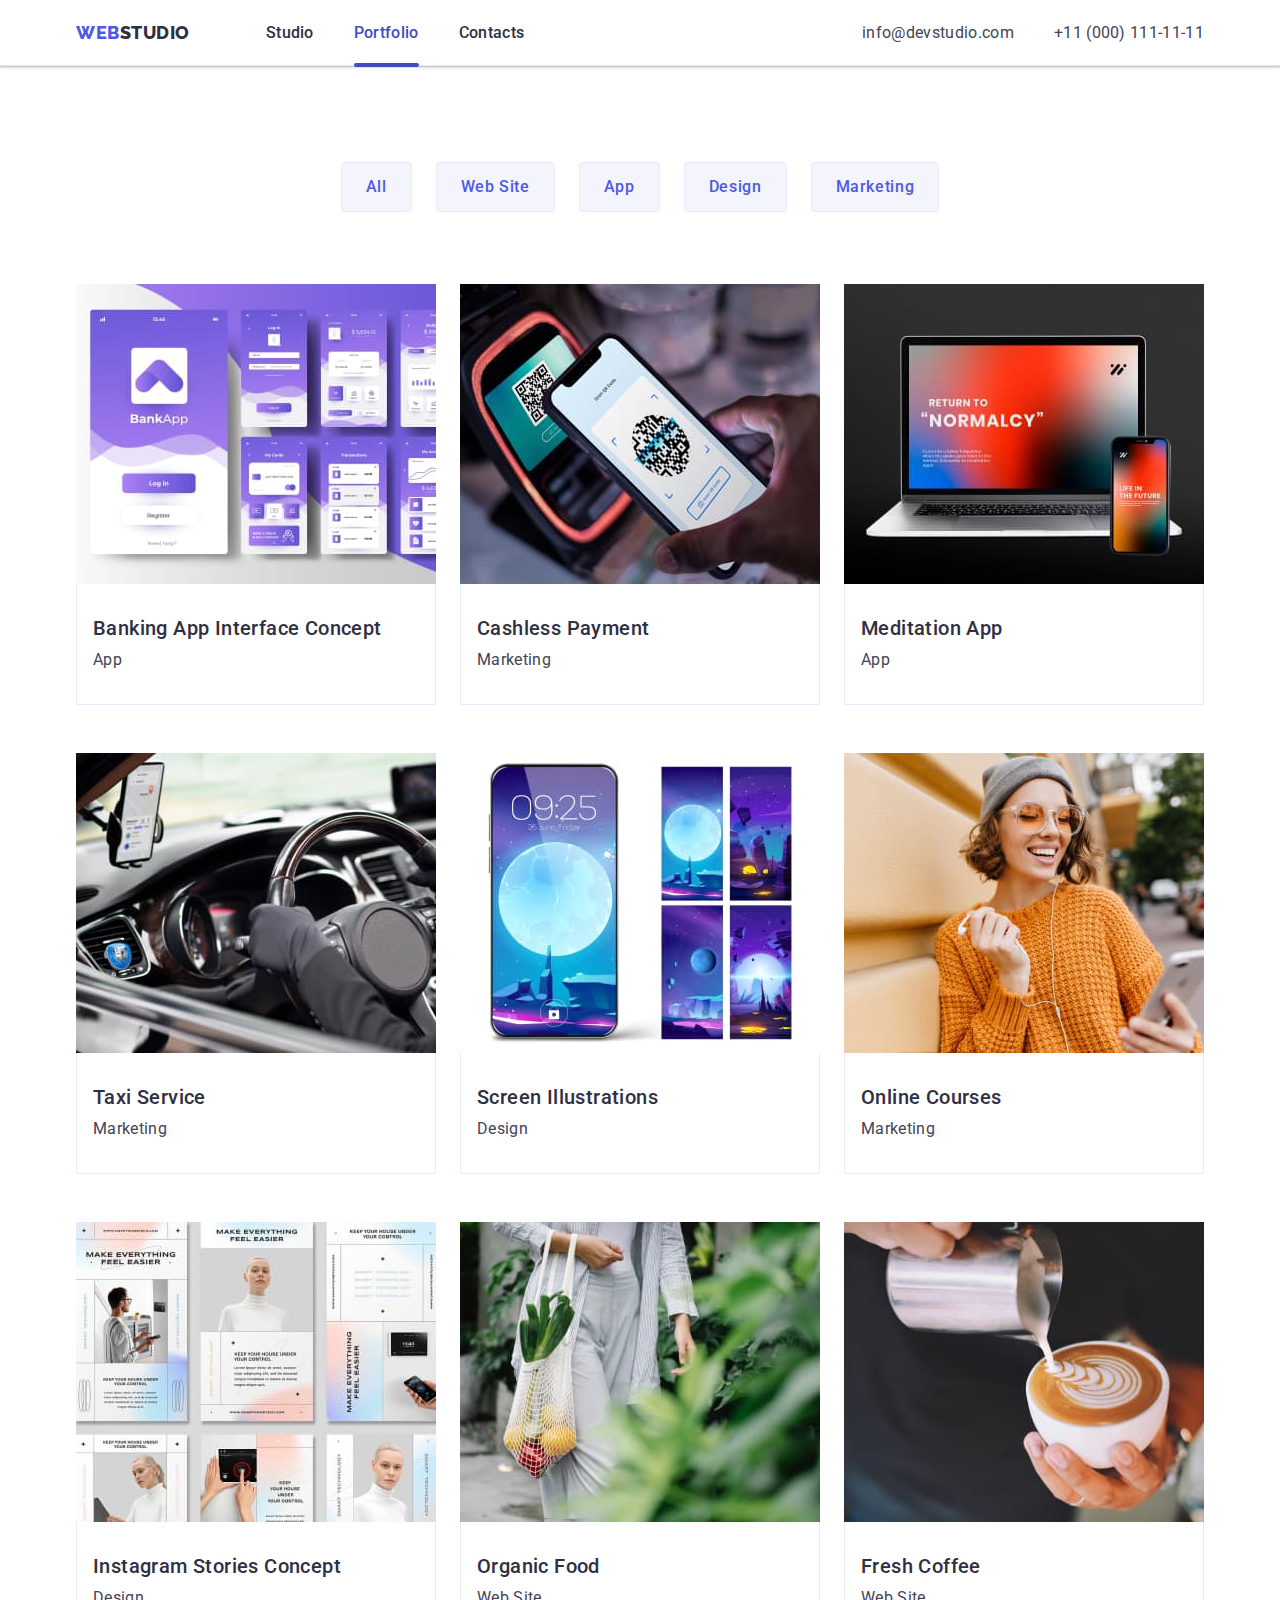
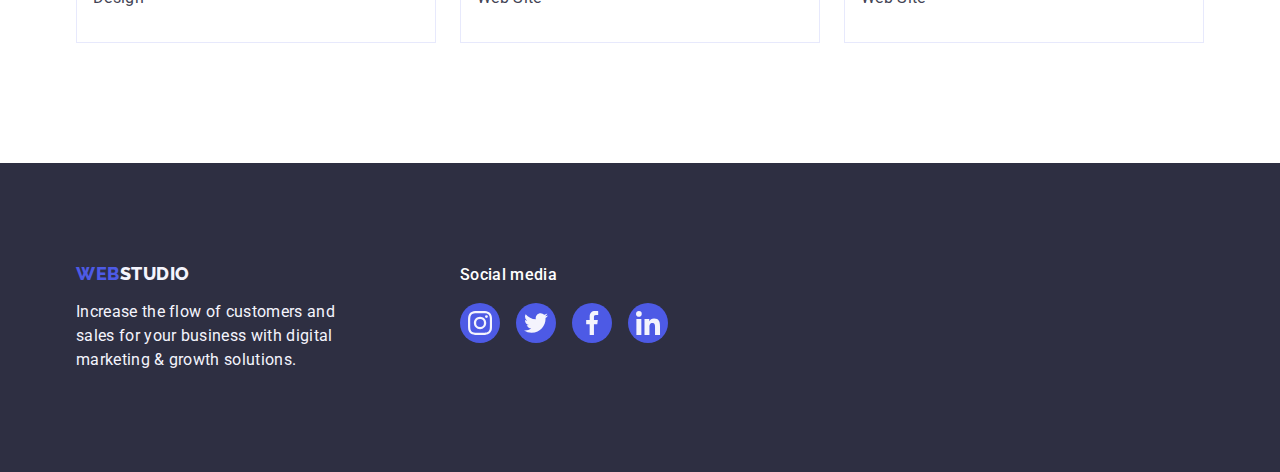
==== portfolio.html @ b4987da3 "Initial commit" ====
<!DOCTYPE html>
<html lang="en">
  <head>
    <meta charset="UTF-8" />
    <meta http-equiv="X-UA-Compatible" content="IE=edge" />
    <meta name="viewport" content="width=device-width, initial-scale=1.0" />
    <title>Portfolio</title>
    <link rel="preconnect" href="https://fonts.googleapis.com" />
    <link rel="preconnect" href="https://fonts.gstatic.com" crossorigin />
    <link
      href="https://fonts.googleapis.com/css2?family=Raleway:wght@800&family=Roboto:wght@400;500;700;900&display=swap"
      rel="stylesheet"
    />
    <link
      rel="stylesheet"
      href="https://cdn.jsdelivr.net/npm/modern-normalize@1.1.0/modern-normalize.min.css"
    />
    <link rel="stylesheet" href="./css/styles.css" />
  </head>
  <body>
    <!-- Header section -->
    <header class="header">
      <div class="c-header container">
        <nav class="nav">
          <a class="logo link" href="./index.html">
            Web<span class="studio">Studio</span>
          </a>
          <ul class="list nav-list">
            <li>
              <a class="first-menu link" href="./index.html">Studio</a>
            </li>
            <li>
              <a class="first-menu current link" href="./portfolio.html"
                >Portfolio</a
              >
            </li>
            <li>
              <a class="first-menu link" href="">Contacts</a>
            </li>
          </ul>
        </nav>
        <address class="address">
          <ul class="adress-list list">
            <li>
              <a class="adress-link link" href="mailto:info@devstudio.com"
                >info@devstudio.com</a
              >
            </li>
            <li>
              <a class="adress-link link" href="tel:+110001111111"
                >+11 (000) 111-11-11</a
              >
            </li>
          </ul>
        </address>
      </div>
    </header>
    <main>
      <!-- Filter -->
      <section class="global-portfolio">
        <div class="container">
          <h1 hidden>Portfolio</h1>
          <ul class="glob-port-list list">
            <li>
              <button class="button-port button" type="button">All</button>
            </li>
            <li>
              <button class="button-port button" type="button">Web Site</button>
            </li>
            <li>
              <button class="button-port button" type="button">App</button>
            </li>
            <li>
              <button class="button-port button" type="button">Design</button>
            </li>
            <li>
              <button class="button-port button" type="button">
                Marketing
              </button>
            </li>
          </ul>
          <!-- Portfolio -->
          <ul class="glob-port-list-photo list">
            <li class="glob-port-photo-li">
              <a class="glob-portfolio-link link" href="">
                <div class="portfolio-box">
                  <img
                    src="./images/portfolio/img-01.jpg"
                    alt="img 1"
                    width="360"
                    height="300"
                  />
                  <p class="overlay-label">
                    14 Stylish and User-Friendly App Design Concepts · Task
                    Manager App · Calorie Tracker App · Exotic Fruit Ecommerce
                    App · Cloud Storage App
                  </p>
                </div>
                <div class="app-character">
                  <h2 class="first-h">Banking App Interface Concept</h2>
                  <p class="first-p">App</p>
                </div></a
              >
            </li>
            <li class="glob-port-photo-li">
              <a class="glob-portfolio-link link" href=""
                ><div class="portfolio-box">
                  <img
                    src="./images/portfolio/img-02.jpg"
                    alt="img 2"
                    width="360"
                    height="300"
                  />
                  <p class="overlay-label">
                    14 Stylish and User-Friendly App Design Concepts · Task
                    Manager App · Calorie Tracker App · Exotic Fruit Ecommerce
                    App · Cloud Storage App
                  </p>
                </div>
                <div class="app-character">
                  <h2 class="first-h">Cashless Payment</h2>
                  <p class="first-p">Marketing</p>
                </div></a
              >
            </li>
            <li class="glob-port-photo-li">
              <a class="glob-portfolio-link link" href=""
                ><div class="portfolio-box">
                  <img
                    src="./images/portfolio/img-03.jpg"
                    alt="img 3"
                    width="360"
                    height="300"
                  />
                  <p class="overlay-label">
                    Lo14 Stylish and User-Friendly App Design Concepts · Task
                    Manager App · Calorie Tracker App · Exotic Fruit Ecommerce
                    App · Cloud Storage Apprem ipsum dolor sit amet, consectetur
                    adipisicing elit.
                  </p>
                </div>
                <div class="app-character">
                  <h2 class="first-h">Meditation App</h2>
                  <p class="first-p">App</p>
                </div></a
              >
            </li>
            <li class="glob-port-photo-li">
              <a class="glob-portfolio-link link" href=""
                ><div class="portfolio-box">
                  <img
                    src="./images/portfolio/img-04.jpg"
                    alt="img 4"
                    width="360"
                    height="300"
                  />
                  <p class="overlay-label">
                    14 Stylish and User-Friendly App Design Concepts · Task
                    Manager App · Calorie Tracker App · Exotic Fruit Ecommerce
                    App · Cloud Storage App
                  </p>
                </div>
                <div class="app-character">
                  <h2 class="first-h">Taxi Service</h2>
                  <p class="first-p">Marketing</p>
                </div></a
              >
            </li>
            <li class="glob-port-photo-li">
              <a class="glob-portfolio-link link" href=""
                ><div class="portfolio-box">
                  <img
                    src="./images/portfolio/img-05.jpg"
                    alt="img 5"
                    width="360"
                    height="300"
                  />
                  <p class="overlay-label">
                    14 Stylish and User-Friendly App Design Concepts · Task
                    Manager App · Calorie Tracker App · Exotic Fruit Ecommerce
                    App · Cloud Storage App
                  </p>
                </div>
                <div class="app-character">
                  <h2 class="first-h">Screen Illustrations</h2>
                  <p class="first-p">Design</p>
                </div></a
              >
            </li>
            <li class="glob-port-photo-li">
              <a class="glob-portfolio-link link" href=""
                ><div class="portfolio-box">
                  <img
                    src="./images/portfolio/img-06.jpg"
                    alt="img 6"
                    width="360"
                    height="300"
                  />
                  <p class="overlay-label">
                    14 Stylish and User-Friendly App Design Concepts · Task
                    Manager App · Calorie Tracker App · Exotic Fruit Ecommerce
                    App · Cloud Storage AppLorem ipsum dolor sit amet,
                    consectetur adipisicing elit.
                  </p>
                </div>
                <div class="app-character">
                  <h2 class="first-h">Online Courses</h2>
                  <p class="first-p">Marketing</p>
                </div></a
              >
            </li>
            <li class="glob-port-photo-li">
              <a class="glob-portfolio-link link" href=""
                ><div class="portfolio-box">
                  <img
                    src="./images/portfolio/img-07.jpg"
                    alt="img 7"
                    width="360"
                    height="300"
                  />
                  <p class="overlay-label">
                    Lor14 Stylish and User-Friendly App Design Concepts · Task
                    Manager App · Calorie Tracker App · Exotic Fruit Ecommerce
                    App · Cloud Storage Appem ipsum dolor sit amet, consectetur
                    adipisicing elit.
                  </p>
                </div>
                <div class="app-character">
                  <h2 class="first-h">Instagram Stories Concept</h2>
                  <p class="first-p">Design</p>
                </div></a
              >
            </li>
            <li class="glob-port-photo-li">
              <a class="glob-portfolio-link link" href=""
                ><div class="portfolio-box">
                  <img
                    src="./images/portfolio/img-08.jpg"
                    alt="img 8"
                    width="360"
                    height="300"
                  />
                  <p class="overlay-label">
                    Lo14 Stylish and User-Friendly App Design Concepts · Task
                    Manager App · Calorie Tracker App · Exotic Fruit Ecommerce
                    App · Cloud Storage Apprem ipsum dolor sit amet, consectetur
                    adipisicing elit.
                  </p>
                </div>
                <div class="app-character">
                  <h2 class="first-h">Organic Food</h2>
                  <p class="first-p">Web Site</p>
                </div></a
              >
            </li>
            <li class="glob-port-photo-li">
              <a class="glob-portfolio-link link" href=""
                ><div class="portfolio-box">
                  <img src="./images/portfolio/img-09.jpg" alt="img 9" />
                  <p class="overlay-label">
                    Lo14 Stylish and User-Friendly App Design Concepts · Task
                    Manager App · Calorie Tracker App · Exotic Fruit Ecommerce
                    App · Cloud Storage Apprem ipsum dolor sit amet, consectetur
                    adipisicing elit.
                  </p>
                </div>
                <div class="app-character">
                  <h2 class="first-h">Fresh Coffee</h2>
                  <p class="first-p">Web Site</p>
                </div></a
              >
            </li>
          </ul>
        </div>
      </section>
    </main>
    <footer class="footer">
      <div class="footer-container-global container">
        <div class="footer-container">
          <a class="footer-logo link" href="./index.html">
            Web<span class="studio-two">Studio</span>
          </a>
          <p class="footer-p first-p">
            Increase the flow of customers and sales for your business with
            digital marketing & growth solutions.
          </p>
        </div>
        <div class="socials-container">
          <p class="footer-par">Social media</p>
          <ul class="footer-list list">
            <li class="footer-item">
              <a class="footer-link" href="">
                <svg class="footer-icon" width="24" height="24">
                  <use href="./images/icons.svg#instagram"></use>
                </svg>
              </a>
            </li>
            <li class="footer-item">
              <a class="footer-link" href="">
                <svg class="footer-icon" width="24" height="24">
                  <use href="./images/icons.svg#twitter"></use>
                </svg>
              </a>
            </li>
            <li class="footer-item">
              <a class="footer-link" href="">
                <svg class="footer-icon" width="24" height="24">
                  <use href="./images/icons.svg#facebook"></use>
                </svg>
              </a>
            </li>
            <li class="footer-item">
              <a class="footer-link" href="">
                <svg class="footer-icon" width="24" height="24">
                  <use href="./images/icons.svg#linkedin"></use>
                </svg>
              </a>
            </li>
          </ul>
        </div>
      </div>
    </footer>
  </body>
</html>
---- css/styles.css ----
/*! normalize.css v8.0.1 | MIT License | github.com/necolas/normalize.css */

/* Document
   ========================================================================== */

/**
 * 1. Correct the line height in all browsers.
 * 2. Prevent adjustments of font size after orientation changes in iOS.
 */

 html {
    line-height: 1.15; /* 1 */
    -webkit-text-size-adjust: 100%; /* 2 */
  }
  
  /* Sections
     ========================================================================== */
  
  /**
   * Remove the margin in all browsers.
   */
  
  body {
    margin: 0;
  }
  
  /**
   * Render the `main` element consistently in IE.
   */
  
  main {
    display: block;
  }
  
  /**
   * Correct the font size and margin on `h1` elements within `section` and
   * `article` contexts in Chrome, Firefox, and Safari.
   */
  
  h1 {
    font-size: 2em;
    margin: 0.67em 0;
  }
  
  /* Grouping content
     ========================================================================== */
  
  /**
   * 1. Add the correct box sizing in Firefox.
   * 2. Show the overflow in Edge and IE.
   */
  
  hr {
    box-sizing: content-box; /* 1 */
    height: 0; /* 1 */
    overflow: visible; /* 2 */
  }
  
  /**
   * 1. Correct the inheritance and scaling of font size in all browsers.
   * 2. Correct the odd `em` font sizing in all browsers.
   */
  
  pre {
    font-family: monospace, monospace; /* 1 */
    font-size: 1em; /* 2 */
  }
  
  /* Text-level semantics
     ========================================================================== */
  
  /**
   * Remove the gray background on active links in IE 10.
   */
  
  a {
    background-color: transparent;
  }
  
  /**
   * 1. Remove the bottom border in Chrome 57-
   * 2. Add the correct text decoration in Chrome, Edge, IE, Opera, and Safari.
   */
  
  abbr[title] {
    border-bottom: none; /* 1 */
    text-decoration: underline; /* 2 */
    text-decoration: underline dotted; /* 2 */
  }
  
  /**
   * Add the correct font weight in Chrome, Edge, and Safari.
   */
  
  b,
  strong {
    font-weight: bolder;
  }
  
  /**
   * 1. Correct the inheritance and scaling of font size in all browsers.
   * 2. Correct the odd `em` font sizing in all browsers.
   */
  
  code,
  kbd,
  samp {
    font-family: monospace, monospace; /* 1 */
    font-size: 1em; /* 2 */
  }
  
  /**
   * Add the correct font size in all browsers.
   */
  
  small {
    font-size: 80%;
  }
  
  /**
   * Prevent `sub` and `sup` elements from affecting the line height in
   * all browsers.
   */
  
  sub,
  sup {
    font-size: 75%;
    line-height: 0;
    position: relative;
    vertical-align: baseline;
  }
  
  sub {
    bottom: -0.25em;
  }
  
  sup {
    top: -0.5em;
  }
  
  /* Embedded content
     ========================================================================== */
  
  /**
   * Remove the border on images inside links in IE 10.
   */
  
  img {
    border-style: none;
  }
  
  /* Forms
     ========================================================================== */
  
  /**
   * 1. Change the font styles in all browsers.
   * 2. Remove the margin in Firefox and Safari.
   */
  
  button,
  input,
  optgroup,
  select,
  textarea {
    font-family: inherit; /* 1 */
    font-size: 100%; /* 1 */
    line-height: 1.15; /* 1 */
    margin: 0; /* 2 */
  }
  
  /**
   * Show the overflow in IE.
   * 1. Show the overflow in Edge.
   */
  
  button,
  input { /* 1 */
    overflow: visible;
  }
  
  /**
   * Remove the inheritance of text transform in Edge, Firefox, and IE.
   * 1. Remove the inheritance of text transform in Firefox.
   */
  
  button,
  select { /* 1 */
    text-transform: none;
  }
  
  /**
   * Correct the inability to style clickable types in iOS and Safari.
   */
  
  button,
  [type="button"],
  [type="reset"],
  [type="submit"] {
    -webkit-appearance: button;
  }
  
  /**
   * Remove the inner border and padding in Firefox.
   */
  
  button::-moz-focus-inner,
  [type="button"]::-moz-focus-inner,
  [type="reset"]::-moz-focus-inner,
  [type="submit"]::-moz-focus-inner {
    border-style: none;
    padding: 0;
  }
  
  /**
   * Restore the focus styles unset by the previous rule.
   */
  
  button:-moz-focusring,
  [type="button"]:-moz-focusring,
  [type="reset"]:-moz-focusring,
  [type="submit"]:-moz-focusring {
    outline: 1px dotted ButtonText;
  }
  
  /**
   * Correct the padding in Firefox.
   */
  
  fieldset {
    padding: 0.35em 0.75em 0.625em;
  }
  
  /**
   * 1. Correct the text wrapping in Edge and IE.
   * 2. Correct the color inheritance from `fieldset` elements in IE.
   * 3. Remove the padding so developers are not caught out when they zero out
   *    `fieldset` elements in all browsers.
   */
  
  legend {
    box-sizing: border-box; /* 1 */
    color: inherit; /* 2 */
    display: table; /* 1 */
    max-width: 100%; /* 1 */
    padding: 0; /* 3 */
    white-space: normal; /* 1 */
  }
  
  /**
   * Add the correct vertical alignment in Chrome, Firefox, and Opera.
   */
  
  progress {
    vertical-align: baseline;
  }
  
  /**
   * Remove the default vertical scrollbar in IE 10+.
   */
  
  textarea {
    overflow: auto;
  }
  
  /**
   * 1. Add the correct box sizing in IE 10.
   * 2. Remove the padding in IE 10.
   */
  
  [type="checkbox"],
  [type="radio"] {
    box-sizing: border-box; /* 1 */
    padding: 0; /* 2 */
  }
  
  /**
   * Correct the cursor style of increment and decrement buttons in Chrome.
   */
  
  [type="number"]::-webkit-inner-spin-button,
  [type="number"]::-webkit-outer-spin-button {
    height: auto;
  }
  
  /**
   * 1. Correct the odd appearance in Chrome and Safari.
   * 2. Correct the outline style in Safari.
   */
  
  [type="search"] {
    -webkit-appearance: textfield; /* 1 */
    outline-offset: -2px; /* 2 */
  }
  
  /**
   * Remove the inner padding in Chrome and Safari on macOS.
   */
  
  [type="search"]::-webkit-search-decoration {
    -webkit-appearance: none;
  }
  
  /**
   * 1. Correct the inability to style clickable types in iOS and Safari.
   * 2. Change font properties to `inherit` in Safari.
   */
  
  ::-webkit-file-upload-button {
    -webkit-appearance: button; /* 1 */
    font: inherit; /* 2 */
  }
  
  /* Interactive
     ========================================================================== */
  
  /*
   * Add the correct display in Edge, IE 10+, and Firefox.
   */
  
  details {
    display: block;
  }
  
  /*
   * Add the correct display in all browsers.
   */
  
  summary {
    display: list-item;
  }
  
  /* Misc
     ========================================================================== */
  
  /**
   * Add the correct display in IE 10+.
   */
  
  template {
    display: none;
  }
  
  /**
   * Add the correct display in IE 10.
   */
  
  [hidden] {
    display: none;
  }

:root {
	--primary-brand: #4d5ae5;
	--pressed-state: #404bbf;
	--dark: #2e2f42;
	--success: #31d0aa;
	--text: #434455;
	--subtle-text: #8e8f99;
	--accent: #e7e9fc;
	--light: #f4f4fd;
	--modal-overlay: #2e2f42;
	--hero-background: #2e2f42;
	--white-background: #ffffff;
	--modal-background: #fcfcfc;
}

body {
    font-family: 'Roboto', sans-serif;
    color: var(--text);
    background-color: var(--white-background);
}

h1, h2, h3, h4, h5, h6 {
    margin: 0;
}

p {
    margin: 0;
}

img {
    display: block;
}


.list {
    list-style: none;
    margin: 0;
    padding-left: 0;
}

.link {
    text-decoration: none;
    color: var(--dark);
    text-decoration: none;
    transition: color 250ms cubic-bezier(0.4, 0, 0.2, 1);

}

.link:hover,
.link:focus {
    color: var(--pressed-state);
}

.container {
    width: 1158px;
    margin-left: auto;
    margin-right: auto;
    padding: 0 15px;
}

.first-menu {
    position: relative;
    font-weight: 500;
    line-height: 1.5;
    letter-spacing: 0.02em;
    padding: 24px 0 24px;
}

.first-menu::after {
  content: '';
  position: absolute;
  bottom: 0;
  left: 0;
  bottom: -1px;
  width: 100%;
  height: 4px;
  border-radius: 2px;
}

.overlay-label {
  position: absolute;
  top: 0;
  font-size: 16px;
  line-height: 1.5;
  letter-spacing: 0.02em;
  color: var(--light);
  padding: 40px 32px;
  margin: 0;
  background-color: var(--primary-brand);
  height: 100%;
  width: 100%;
  transform: translateY(100%);
  transition: transform 250ms cubic-bezier(0.4, 0, 0.2, 1);
}

.glob-portfolio-link:hover .overlay-label,
.glob-portfolio-link:focus .overlay-label {
  transform: translateY(0);
}

.glob-portfolio-link {
  display: block;
  transition: box-shadow 250ms cubic-bezier(0.4, 0, 0.2, 1);
}

.glob-portfolio-link:hover,
.glob-portfolio-link:focus {
  box-shadow: 0px 1px 6px rgba(46, 47, 66, 0.08), 0px 1px 1px rgba(46, 47, 66, 0.16), 0px 2px 1px rgba(46, 47, 66, 0.08);
}
.portfolio-box {
  position: relative;
  overflow: hidden;
}

.first-menu.current {
  color: var(--pressed-state);
}

.first-menu.current::after {
  background-color: var(--pressed-state);
}

.logo {
    color: var(--primary-brand);
    font-family: 'Raleway', sans-serif;
    font-size: 18px;
    font-weight: 800;
    font-size: 18;
    line-height: 1.17;
    letter-spacing: 0.03em;
    text-transform: uppercase;
    margin-right: 76px;
}

.studio {
    color: var(--dark);
}

.studio-two {
    color: var(--light);
}

.adress-link {
    line-height: 1.5;
    letter-spacing: 0.02em;
    color: var(--text);
}

.button {
    color: var(--white-background);
    background-color: var(--primary-brand);
    border: none;
    cursor: pointer;
    border-radius: 4px;
    cursor: pointer;
    transition: background-color 250ms cubic-bezier(0.4, 0, 0.2, 1), color 250ms cubic-bezier(0.4, 0, 0.2, 1);
}

.button:hover,
.button:focus {
    color: var(--white-background);
    background-color: var(--pressed-state);
    border: none;
    cursor: pointer;
}

.address {
    font-style: normal;
}

.hero {
    background-color: var(--modal-overlay);
    padding-top: 188px;
    padding-bottom: 188px;
    background-image: linear-gradient(rgba(46, 47, 66, 0.7), rgba(46, 47, 66, 0.7)), url(../images/header/people-office.jpg);
    max-width: 1440px;
    background-repeat: no-repeat;
    background-position: center;
    background-size: cover;
    margin-right: auto;
    margin-left: auto;
}

.first-header {
    font-size: 56px;
    line-height: 1.07;
    text-align: center;
    letter-spacing: 0.02em;
    color: var(--white-background);
    max-width: 496px;
    text-align: center;
    margin-right: auto;
    margin-left: auto;
}

.order-service {
    font-weight: 500;
    line-height: 1.5;
    letter-spacing: 0.04em;
    display: block;
    min-width: 169px;
    height: 56px;
    text-align: center;
    margin-left: auto;
    margin-right: auto;
    margin-top: 48px;
    transition: background-color 250ms cubic-bezier(0.4, 0, 0.2, 1);
}

.first-h {
    font-weight: 500;
    font-size: 20px;
    line-height: 1.2;
    letter-spacing: 0.02em;
    color: var(--dark);
    margin-bottom: 8px;
}

.first-p {
    font-size: 16px;
    line-height: 1.5;
    letter-spacing: 0.02em;
    color: var(--text);
}

.what-we-do {
    font-size: 36px;
    line-height: 1.11;
    text-align: center;
    letter-spacing: 0.02em;
    text-transform: capitalize;
    color: var(--dark);
    margin-bottom: 72px;
}

.team {
    background-color: var(--light);
    padding: 120px 0;
}

.our-team {
    font-size: 36px;
    line-height: 1.11;
    text-align: center;
    letter-spacing: 0.02em;
    text-transform: capitalize;
    color: var(--dark); 
    margin-bottom: 72px;   
}

.first-li {
    background-color: var(--white-background);
    width: calc((100%-72px)/4);
    height: 428px;
    border-radius: 0px 0px 4px 4px;
    box-shadow: 0px 1px 6px rgba(46, 47, 66, 0.08), 0px 1px 1px rgba(46, 47, 66, 0.16), 0px 2px 1px rgba(46, 47, 66, 0.08);
}

.footer {
    background-color: var(--modal-overlay);
    padding: 100px 0;
}

.footer-p {
    max-width: 264px;
    color: var(--light);
}

.footer-logo {
    color: var(--primary-brand);
    font-family: 'Raleway', sans-serif;
    font-size: 18px;
    font-weight: 800;
    font-size: 18;
    line-height: 1.17;
    letter-spacing: 0.03em;
    text-transform: uppercase;
    display: inline-block;
    margin-bottom: 16px;
}

.button-port {
    font-family: "Roboto", sans-serif;
    font-weight: 500;
    line-height: 1.5;
    letter-spacing: 0.04em;
    color: var(--primary-brand);
    background-color: var(--light);
    padding: 12px 24px;
    border: 1px solid var(--accent);
    transition: color 250ms cubic-bezier(0.4, 0, 0.2, 1), background-color 250ms cubic-bezier(0.4, 0, 0.2, 1), border-color 250ms cubic-bezier(0.4, 0, 0.2, 1), box-shadow 250ms cubic-bezier(0.4, 0, 0.2, 1);
}

.button-port:hover,
.button-port:focus {
  box-shadow: 0px 3px 1px rgba(0, 0, 0, 0.1), 0px 2px 1px rgba(0, 0, 0, 0.08), 0px 2px 2px rgba(0, 0, 0, 0.12);
  border: 1px solid transparent;
  color: var(--white-background);
  background-color: var(--primary-brand);
}

.header {
    border-bottom: 1px solid var(--accent);
    box-shadow: 0px 2px 1px rgba(46, 47, 66, 0.08), 0px 1px 1px rgba(46, 47, 66, 0.16), 0px 1px 6px rgba(46, 47, 66, 0.08);
}

.header .container {
    display: flex;
    align-items: center;
    justify-content: space-between;
}

.c-header {
    display: flex;
}

.nav {
    display: flex;
    align-items: center;
}

.nav-list {
    display: flex;
    gap: 40px;
    justify-content: center;
    padding: 20.5px 0;
}

.adress-list {
    display: flex;
    gap: 40px;
    align-items: center;
}

.info-sect {
    padding: 120px 0;
}

.info-list {
    display: flex;
    gap: 24px;
}

.info-element {
    width: calc((100% - 72px) / 4);
}

.portfolio-sect {
    padding-bottom: 120px;
}

.portfolio-list {
    display: flex;
    gap: 24px;
}

.portfolio-element {
    width: calc((100% - 48px) / 3);
}

.team-list {
    display: flex;
    gap: 24px;
}

.portfolio-li {
    padding: 32px 0px;
    text-align: center;
}

.global-portfolio {
    padding: 96px 0 120px;
}

.glob-port-list {
    display: flex;
    justify-content: center;
    gap: 24px;
    margin-bottom: 72px;
}

.glob-port-list-photo {
    display: flex;
    flex-wrap: wrap;
    column-gap: 24px;
    row-gap: 48px;
}

.glob-port-photo-li {
    width: calc((100% - 48px) / 3);
}

.app-character {
    padding: 32px 16px;
    border: 1px solid var(--accent);
    border-top: none;
}

.info-icon {
  display: flex;
  align-items: center;
  justify-content: center;
  height: 112px;
  background-color: var(--light);
  border-radius: 4px;
  margin-bottom: 8px;
}

.socials-list {
  display: flex;
  justify-content: center;
  gap: 24px;
}

.socials-item {
  width: 40px;
  height: 40px;
}

.socials-link {
  display: flex;
  align-items: center;
  justify-content: center;
  width: 100%;
  height: 100%;
  background-color: var(--primary-brand);
  border-radius: 50%;
  transition: background-color 250ms cubic-bezier(0.4, 0, 0.2, 1);
}

.socials-link:hover,
.socials-link:focus {
  background-color: #404bbf;
}

.socials-icon {
  fill: var(--light);
}

.customers {
  padding-top: 120px;
  padding-bottom: 120px;
}

.customers-list {
  display: flex;
  gap: 24px;
}

.customers-items {
  width: calc((100% - 120px) / 6);
  height: 88px;
}

.customers-link {
  display: flex;
  align-items: center;
  justify-content: center;
  color: var(--subtle-text);
  width: 100%;
  height: 100%;
  border: 1px solid var(--subtle-text);
  border-radius: 4px;
  transition: border-color 250ms cubic-bezier(0.4, 0, 0.2, 1), color 250ms cubic-bezier(0.4, 0, 0.2, 1);
}

.customers-link:hover,
.customers-link:focus {
  border-color: var(--pressed-state);
  color: var(--pressed-state);
}

.customers-icon {
  fill: currentColor;
}

.cutomers-h {
  line-height: 1.1;
} 

.footer-container-global {
  display: flex;
  align-items: baseline;
}

.footer-container {
  margin-right: 120px;
}

.footer-par {
  font-weight: 500;
  font-size: 16px;
  line-height: 1.5;
  letter-spacing: 0.02em;
  color: var(--white-background);
  margin-bottom: 16px;
}

.footer-list {
  display: flex;
  gap: 16px;
}

.footer-item {
  width: 40px;
  height: 40px;
}

.footer-link {
  display: flex;
  align-items: center;
  justify-content: center;
  width: 100%;
  height: 100%;
  background-color: var(--primary-brand);
  border-radius: 50%;
  transition: background-color 250ms cubic-bezier(0.4, 0, 0.2, 1);
}

.footer-link:hover,
.footer-link:focus {
  background-color: var(--success);
}

.footer-icon {
  fill: var(--light);
}

.info-p {
  margin-bottom: 0px;
}

/* Modal styles */

.backdrop {
  position: fixed;
  top: 0;
  left: 0;
  width: 100%;
  height: 100%;
  background-color: rgba(46, 47, 66, 0.4);

  opacity: 1;
  visibility: visible;
  pointer-events: initial;

  transition: opacity 250ms cubic-bezier(0.4, 0, 0.2, 1), visibility 250ms cubic-bezier(0.4, 0, 0.2, 1);
}

.is-hidden {
  opacity: 0;
  visibility: hidden;
  pointer-events: none;
}

.modal {
  position: absolute;
  top: 50%;
  left: 50%;
  transform: translate(-50%, -50%);
  width: 408px;
  min-height: 576px;
  padding: 24px;
  background-color: var(--modal-background);
  border-radius: 4px;
  box-shadow: 0px 1px 1px rgba(0, 0, 0, 0.14), 0px 1px 3px rgba(0, 0, 0, 0.12), 0px 2px 1px rgba(0, 0, 0, 0.2);
  transition: transform 250ms cubic-bezier(0.4, 0, 0.2, 1);
}

.modal-btn {
  position: absolute;
  display: flex;
  align-items: center;
  justify-content: center;
  top: 24px;
  right: 24px;
  width: 24px;
  height: 24px;
  padding: 0;

  background-color: var(--accent);
  border-radius: 50%;
  border: 1px solid rgba(0, 0, 0, 0.1);
  transition: background-color 250ms cubic-bezier(0.4, 0, 0.2, 1), border 250ms cubic-bezier(0.4, 0, 0.2, 1);
}

.modal-icon {
  transition: fill 250ms cubic-bezier(0.4, 0, 0.2, 1);
} 

.modal-btn:hover,
.modal-btn:focus {
  fill: #ffffff;
}
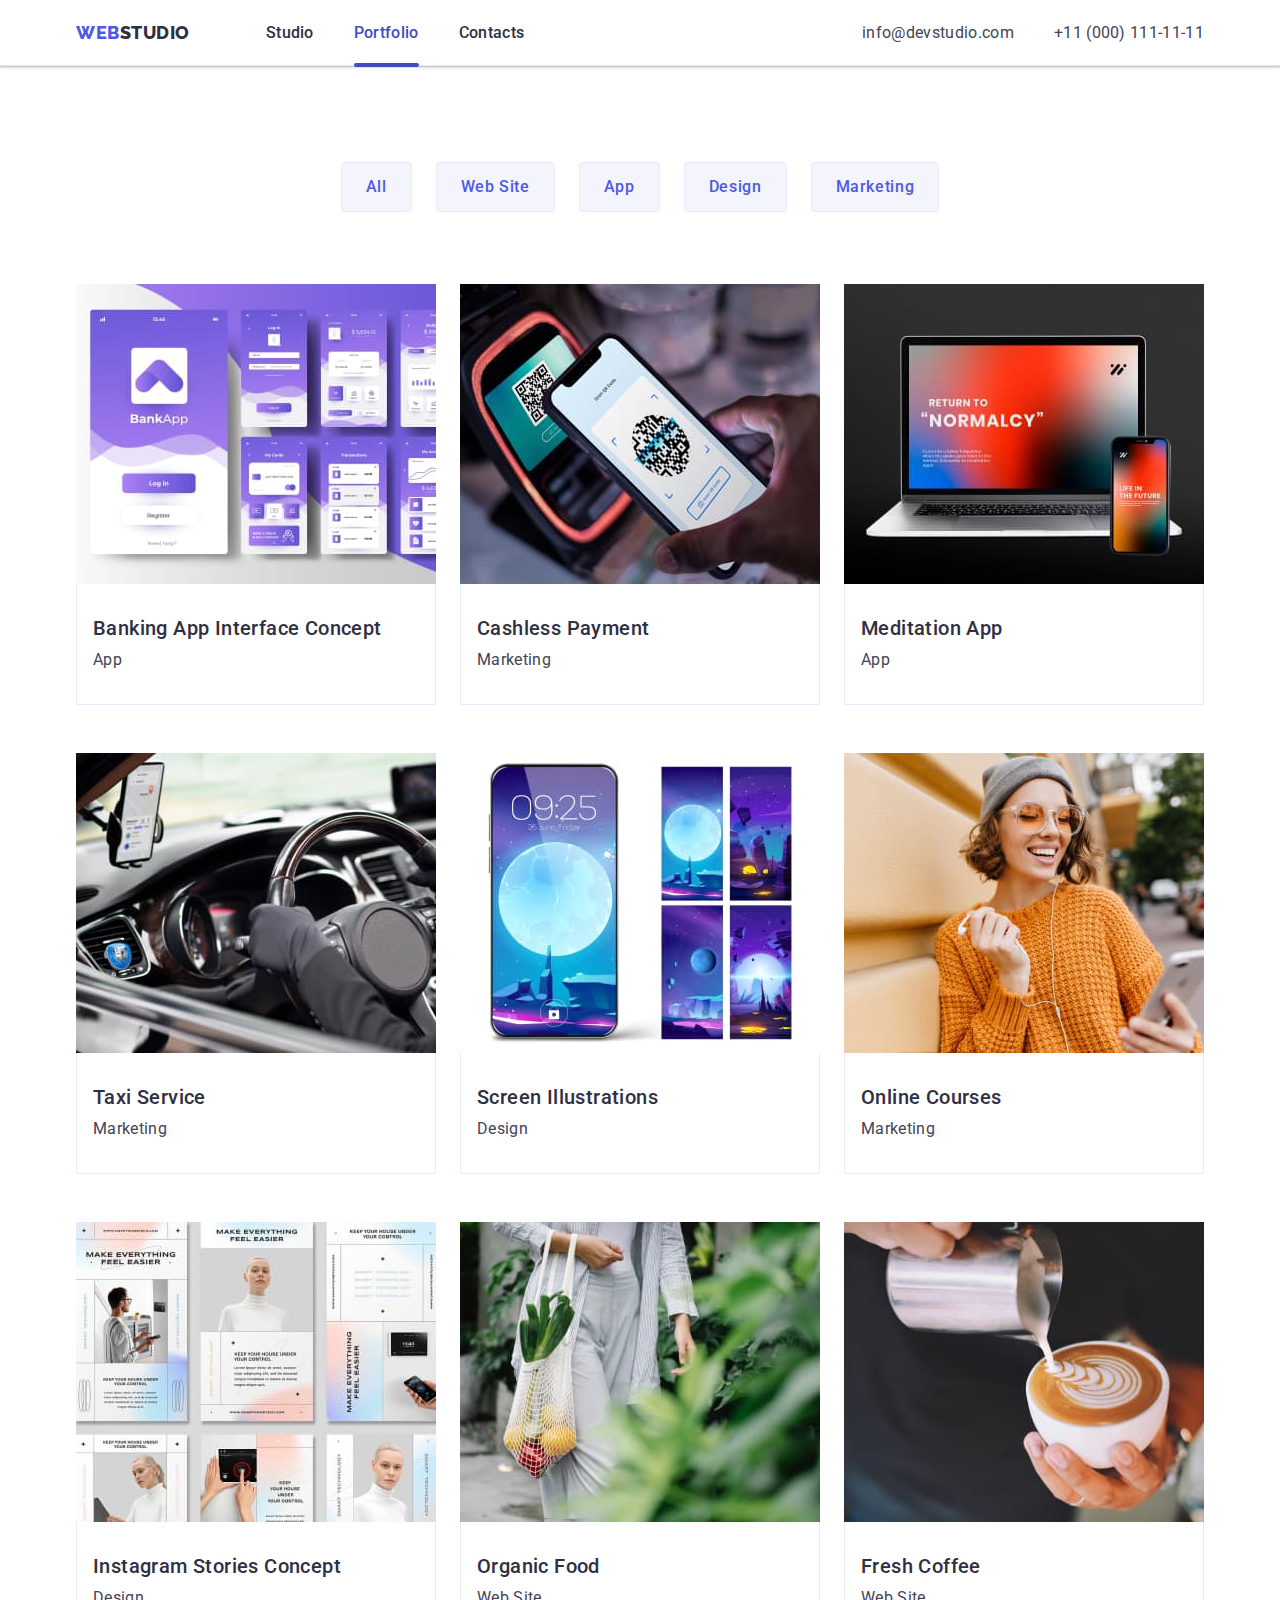
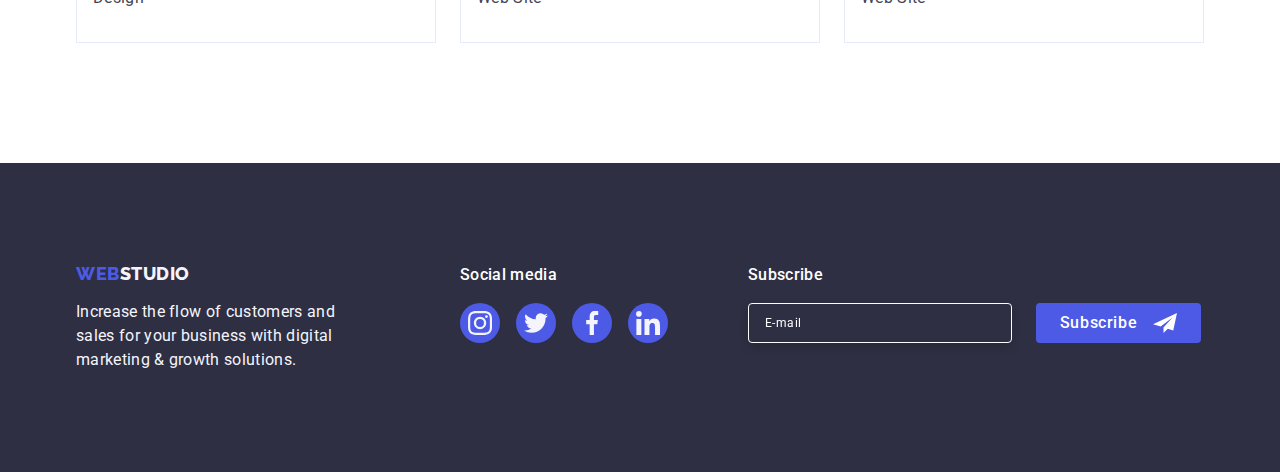
==== commit dcf085d9: "hw6-2try" ====
--- a/portfolio.html
+++ b/portfolio.html
@@ -318,6 +318,20 @@
             </li>
           </ul>
         </div>
+        <!-- Subscription form -->
+        <div class="subscribe-form">
+          <p class="footer-par" >Subscribe</p>
+          <form class="subscribe-form-wrapper" name="subscribe_form" novalidate>
+            <label class="subscribe-form-wrapper">
+              <input class="subscribe-form-input" type="email" name="subscribe_form_input" placeholder="E-mail">
+            </label>
+            <button class="subscribe-btn button" type="submit" >
+              Subscribe
+              <svg class="subscribe-btn-icon" width="24" height="24">
+                <use href="./images/icons.svg#icon-send" ></use>
+              </svg></button>
+          </form>
+        </div>
       </div>
     </footer>
   </body>
--- a/css/styles.css
+++ b/css/styles.css
@@ -500,7 +500,6 @@
     color: var(--white-background);
     background-color: var(--primary-brand);
     border: none;
-    cursor: pointer;
     border-radius: 4px;
     cursor: pointer;
     transition: background-color 250ms cubic-bezier(0.4, 0, 0.2, 1), color 250ms cubic-bezier(0.4, 0, 0.2, 1);
@@ -910,11 +909,207 @@
   transform: translate(-50%, -50%);
   width: 408px;
   min-height: 576px;
-  padding: 24px;
+  padding: 0 24px;
   background-color: var(--modal-background);
   border-radius: 4px;
   box-shadow: 0px 1px 1px rgba(0, 0, 0, 0.14), 0px 1px 3px rgba(0, 0, 0, 0.12), 0px 2px 1px rgba(0, 0, 0, 0.2);
   transition: transform 250ms cubic-bezier(0.4, 0, 0.2, 1);
+}
+
+.modal-form-container {
+  padding: 72px 24px 24px 24px;
+}
+
+.contact-form-div {
+  margin-bottom: 8px;
+}
+
+input {
+  display: block;
+}
+
+.contact-form-field-wrapper,
+.contact-form-checkbox-wrapper {
+  display: block;
+}
+
+.contact-form-message {
+  width: 100%;
+  height: 120px;
+  border: 1px solid rgba(46, 47, 66, 40%);
+  border-radius: 4px;
+  background-color: var(--modal-background);
+  padding: 8px 16px;
+  resize: none;
+  transition: border-color 250ms cubic-bezier(0.4, 0, 0.2, 1);
+}
+
+.contact-form-message:focus,
+.contact-form-message:hover {
+  outline: none;
+  border-color: var(--primary-brand);
+}
+
+.contact-form-input {
+  width: 100%;
+  height: 40px;
+  border: 1px solid rgba(46, 47, 66, 40%);
+  border-radius: 4px;
+  background-color: var(--modal-background);
+  padding-left: 38px;
+  transition: border-color 250ms cubic-bezier(0.4, 0, 0.2, 1);
+}
+
+.subscribe-form {
+  margin-left: 80px;
+}
+
+.subscribe-form-wrapper {
+  display: flex;
+  gap: 24px;
+}
+
+.subscribe-form-input {
+  font-size: 12px;
+  line-height: 1.5;
+  letter-spacing: 0.04em;
+  width: 264px;
+  height: 40px;
+  border: 1px solid var(--modal-background);
+  border-radius: 4px;
+  background-color: var(--modal-overlay);
+  padding-left: 16px;
+  padding-top: 8px;
+  padding-bottom: 8px;
+  filter: drop-shadow(0px 4px 4px rgba(0, 0, 0, 0.15));
+}
+
+.subscribe-btn {
+  display: flex;
+  justify-content: center;
+  align-items: center;
+  font-family: "Roboto", sans-serif;
+  font-weight: 500;
+  font-size: 16px;
+  line-height: 1.5;
+  letter-spacing: 0.04em;
+  min-width: 165px;
+  height: 40px;
+}
+
+.subscribe-btn-icon {
+  margin-left: 16px;
+}
+
+.contact-form-input:hover,
+.contact-form-input:focus {
+  outline: none;
+  border-color: var(--primary-brand);
+}
+
+.contact-form-own-checkbox {
+  border: 1px solid rgba(46, 47, 66, 40%);
+  border-radius: 4px;
+  padding: 3px;
+  cursor: pointer;
+  margin-right: 8px;
+}
+
+.contact-form-checkmark-icon {
+  opacity: 0;
+}
+
+.contact-form-checkbox:checked + .contact-form-own-checkbox {
+  border: none;
+  background-color: var(--pressed-state);
+}
+
+.contact-form-checkbox:checked + .contact-form-own-checkbox > .contact-form-checkmark-icon {
+  opacity: 1;
+  fill: var(--light);
+}
+
+.contact-form-checkbox {
+  appearance: none;
+  position: absolute;
+}
+
+.contact-form-checkbox-wrapper {
+  display: flex;
+  align-items: center;
+  margin-top: 16px;
+}
+
+.contact-form-field-desc {
+  display: block;
+  font-size: 12px;
+  color: var(--subtle-text);
+  line-height: 14px;
+  letter-spacing: 4%;
+  margin-bottom: 4px;
+}
+
+.contact-form-field-desc-privacy {
+  margin-bottom: 0;
+}
+
+.link-privacy-policy {
+  text-decoration: none;
+  color: var(--dark);
+  text-decoration: none;
+  transition: color 250ms cubic-bezier(0.4, 0, 0.2, 1);
+  
+}
+
+.link-privacy-policy:focus,
+.link-privacy-policy:hover {
+  color: var(--primary-brand);
+  text-decoration: underline;
+}
+.contact-form-input-icon {
+  position: absolute;
+  top: 50%;
+  left: 16px;
+  transform: translateY(-50%);
+  fill: var(--modal-overlay);
+  transition: fill 250ms cubic-bezier(0.4, 0, 0.2, 1);
+}
+
+.contact-form-input:focus + .contact-form-input-icon,
+.contact-form-input:hover + .contact-form-input-icon {
+  fill: var(--primary-brand);
+}
+
+.contact-form-input-wrapper {
+  position: relative;
+  display: block;
+}
+
+textarea::placeholder {
+  font-size: 12px;
+  letter-spacing: 4%;
+  color: var(--modal-overlay);
+  opacity: 40%;
+}
+
+input::placeholder {
+  font-size: 12px;
+  letter-spacing: 4%;
+  color: var(--modal-background);
+  opacity: 1;
+}
+
+.send-button {
+  margin-top: 24px;
+  box-shadow: 0px 1px 6px rgba(46, 47, 66, 0.08), 0px 1px 1px rgba(46, 47, 66, 0.16), 0px 2px 1px rgba(46, 47, 66, 0.08);
+}
+
+.modal-title {
+  display: block;
+  font-size: 16px;
+  margin-bottom: 16px;
+  margin-top: 72px;
+  text-align: center;
 }
 
 .modal-btn {
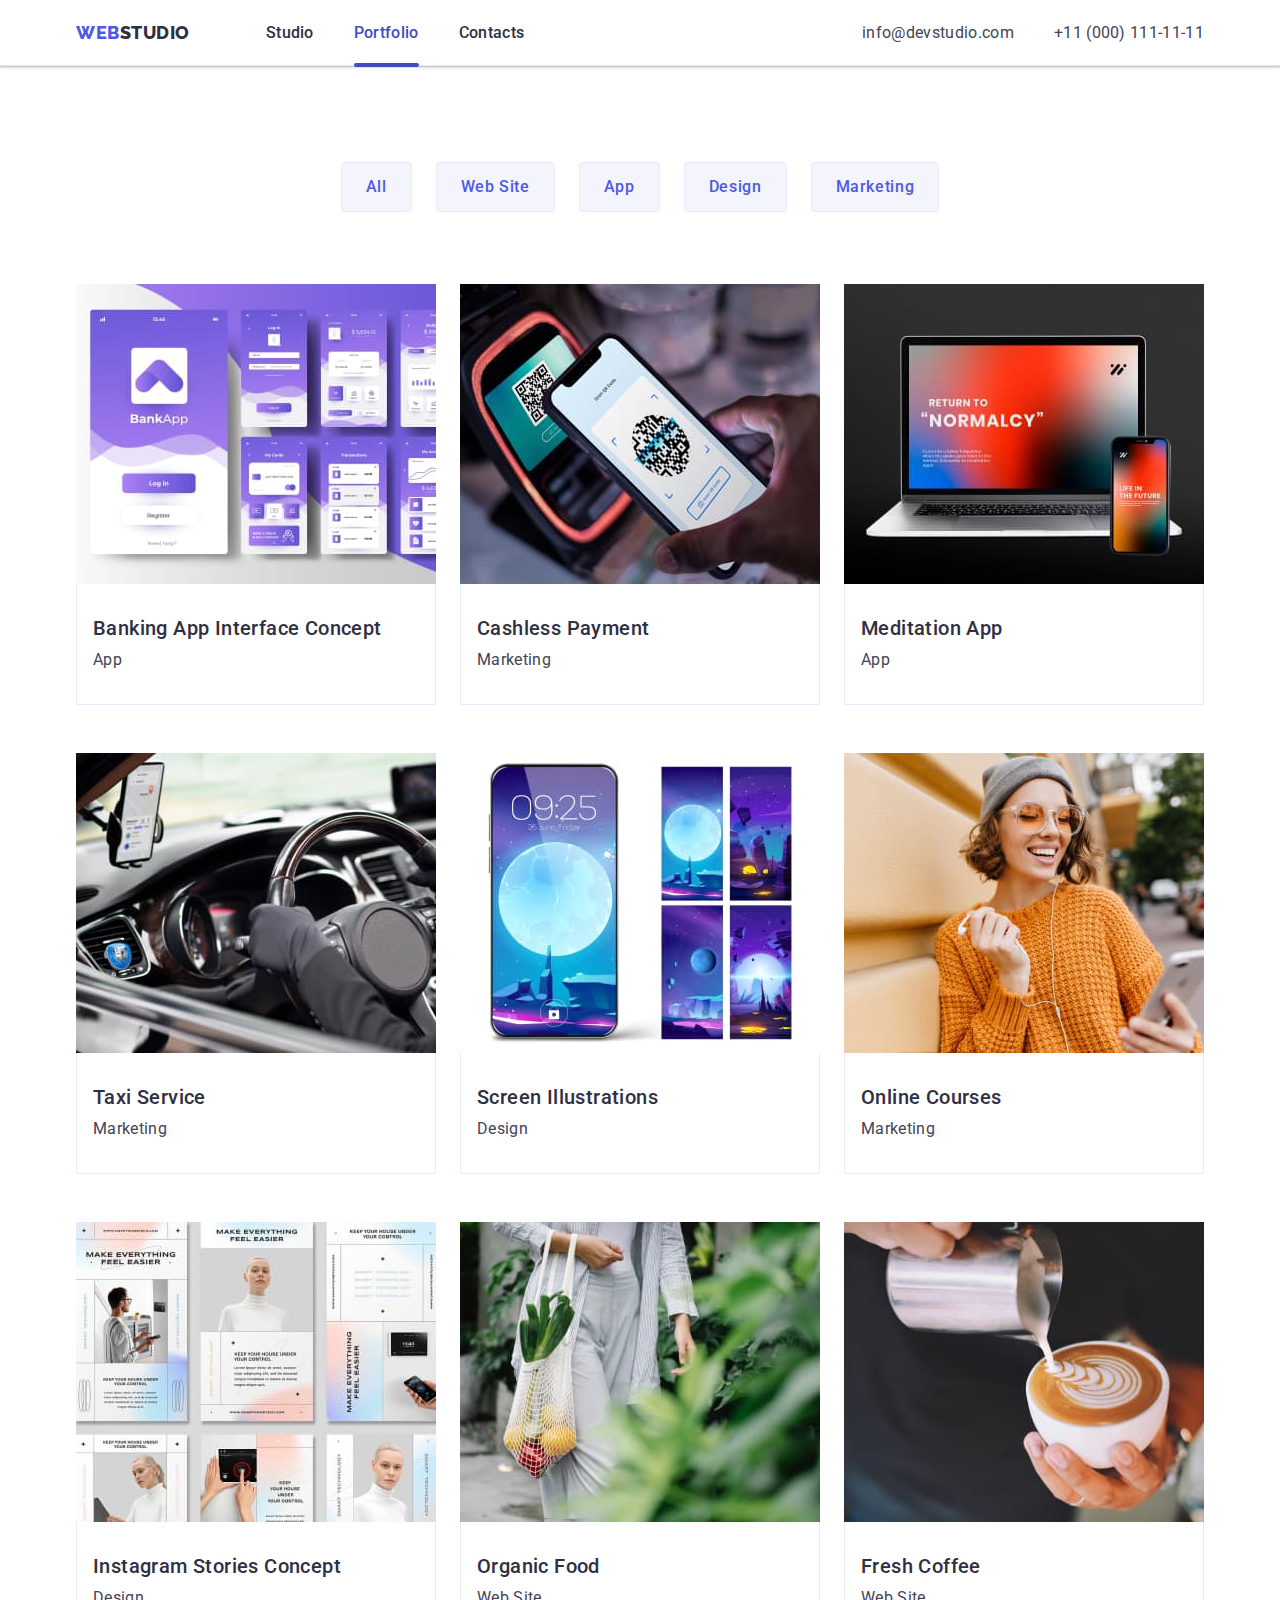
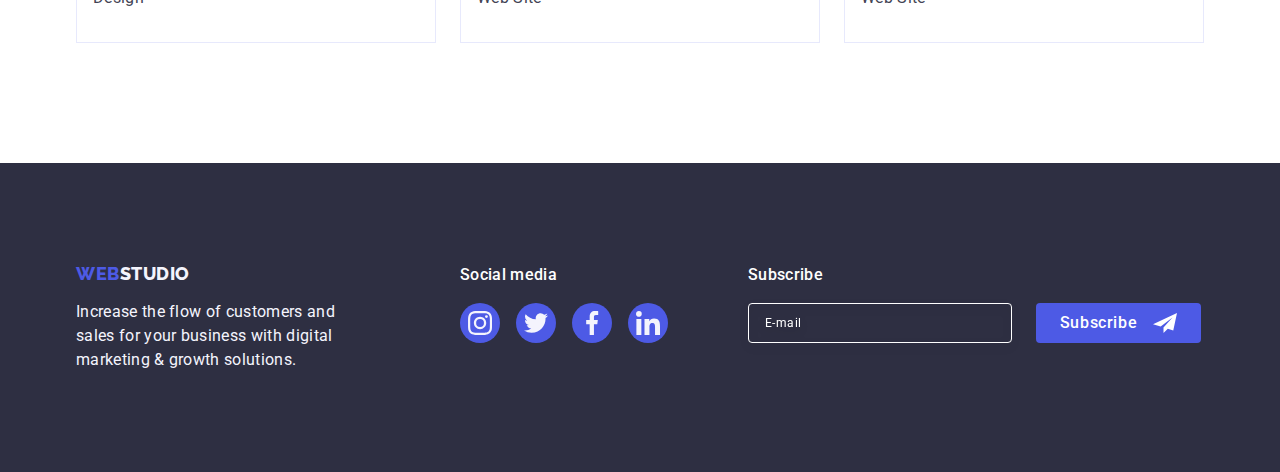
==== commit fc868061: "hw6-3try" ====
--- a/portfolio.html
+++ b/portfolio.html
@@ -321,7 +321,7 @@
         <!-- Subscription form -->
         <div class="subscribe-form">
           <p class="footer-par" >Subscribe</p>
-          <form class="subscribe-form-wrapper" name="subscribe_form" novalidate>
+          <form name="subscribe_form" class="subscribe-form-wrapper" novalidate>
             <label class="subscribe-form-wrapper">
               <input class="subscribe-form-input" type="email" name="subscribe_form_input" placeholder="E-mail">
             </label>
--- a/css/styles.css
+++ b/css/styles.css
@@ -909,21 +909,13 @@
   transform: translate(-50%, -50%);
   width: 408px;
   min-height: 576px;
-  padding: 0 24px;
+  padding: 72px 24px 24px 24px; 
   background-color: var(--modal-background);
   border-radius: 4px;
   box-shadow: 0px 1px 1px rgba(0, 0, 0, 0.14), 0px 1px 3px rgba(0, 0, 0, 0.12), 0px 2px 1px rgba(0, 0, 0, 0.2);
   transition: transform 250ms cubic-bezier(0.4, 0, 0.2, 1);
 }
 
-.modal-form-container {
-  padding: 72px 24px 24px 24px;
-}
-
-.contact-form-div {
-  margin-bottom: 8px;
-}
-
 input {
   display: block;
 }
@@ -933,29 +925,47 @@
   display: block;
 }
 
+.user-message-div {
+  margin-bottom: 16px;
+}
+
+.contact-form-field-wrapper {
+  display: block;
+  font-size: 12px;
+  line-height: 12px;
+  letter-spacing: 0.04em;
+  color: var(--subtle-text);
+  margin-bottom: 4px;
+}
+
 .contact-form-message {
   width: 100%;
   height: 120px;
+  font-size: 12px;
+  line-height: 1.17;
+  letter-spacing: 0.04em;
+  color: rgba(46, 47, 66, 0.4);
   border: 1px solid rgba(46, 47, 66, 40%);
   border-radius: 4px;
-  background-color: var(--modal-background);
+  background-color: transparent;
   padding: 8px 16px;
+  outline: transparent;
   resize: none;
   transition: border-color 250ms cubic-bezier(0.4, 0, 0.2, 1);
 }
 
 .contact-form-message:focus,
 .contact-form-message:hover {
-  outline: none;
   border-color: var(--primary-brand);
 }
 
 .contact-form-input {
   width: 100%;
   height: 40px;
-  border: 1px solid rgba(46, 47, 66, 40%);
+  border: 1px solid rgba(46, 47, 66, 0.4);
   border-radius: 4px;
-  background-color: var(--modal-background);
+  background-color: transparent;
+  outline: transparent;
   padding-left: 38px;
   transition: border-color 250ms cubic-bezier(0.4, 0, 0.2, 1);
 }
@@ -975,9 +985,10 @@
   letter-spacing: 0.04em;
   width: 264px;
   height: 40px;
-  border: 1px solid var(--modal-background);
+  border: 1px solid #ffffff;
   border-radius: 4px;
-  background-color: var(--modal-overlay);
+  background-color: transparent; 
+  color: #ffffff;
   padding-left: 16px;
   padding-top: 8px;
   padding-bottom: 8px;
@@ -1003,8 +1014,11 @@
 
 .contact-form-input:hover,
 .contact-form-input:focus {
-  outline: none;
   border-color: var(--primary-brand);
+}
+
+.user-checkbox-div {
+  margin-bottom: 24px;
 }
 
 .contact-form-own-checkbox {
@@ -1026,7 +1040,7 @@
 
 .contact-form-checkbox:checked + .contact-form-own-checkbox > .contact-form-checkmark-icon {
   opacity: 1;
-  fill: var(--light);
+  fill: var(--modal-background);
 }
 
 .contact-form-checkbox {
@@ -1040,32 +1054,31 @@
   margin-top: 16px;
 }
 
-.contact-form-field-desc {
-  display: block;
+.contact-form-field-desc-privacy {
   font-size: 12px;
+  line-height: 1.17;
+  letter-spacing: 0.04em;
   color: var(--subtle-text);
-  line-height: 14px;
-  letter-spacing: 4%;
-  margin-bottom: 4px;
-}
-
-.contact-form-field-desc-privacy {
   margin-bottom: 0;
+}
+
+.privacy-text {
+  display: inline-flex;
+  align-items: center;
+  justify-content: center;
+  fill: transparent;
+  width: 16px;
+  height: 16px;
+  border: 1px solid rgba(46, 47, 66, 0.4); 
+  border-radius: 2px;
+  transition: background-color 250ms cubic-bezier(0.4, 0, 0.2, 1), border 250ms cubic-bezier(0.4, 0, 0.2, 1), fill 250ms cubic-bezier(0.4, 0, 0.2, 1);
 }
 
 .link-privacy-policy {
   text-decoration: none;
-  color: var(--dark);
-  text-decoration: none;
-  transition: color 250ms cubic-bezier(0.4, 0, 0.2, 1);
-  
-}
-
-.link-privacy-policy:focus,
-.link-privacy-policy:hover {
   color: var(--primary-brand);
-  text-decoration: underline;
-}
+}
+
 .contact-form-input-icon {
   position: absolute;
   top: 50%;
@@ -1095,21 +1108,36 @@
 input::placeholder {
   font-size: 12px;
   letter-spacing: 4%;
-  color: var(--modal-background);
+  color: #ffffff; 
   opacity: 1;
 }
 
 .send-button {
+  display: block;
+  min-width: 169px;
+  height: 56px;
+  font-family: "Roboto", sans-serif;
+  font-size: 16px;
+  font-weight: 500;
+  line-height: 1.5;
+  letter-spacing: 0.04em;
+  color: #ffffff;
   margin-top: 24px;
   box-shadow: 0px 1px 6px rgba(46, 47, 66, 0.08), 0px 1px 1px rgba(46, 47, 66, 0.16), 0px 2px 1px rgba(46, 47, 66, 0.08);
 }
 
 .modal-title {
-  display: block;
+  font-weight: 500;
   font-size: 16px;
+  line-height: 1.5;
+  letter-spacing: 0.02em;
   margin-bottom: 16px;
-  margin-top: 72px;
   text-align: center;
+  color: var(--modal-overlay);
+}
+
+.contact-form-div {
+  margin-bottom: 8px;
 }
 
 .modal-btn {
